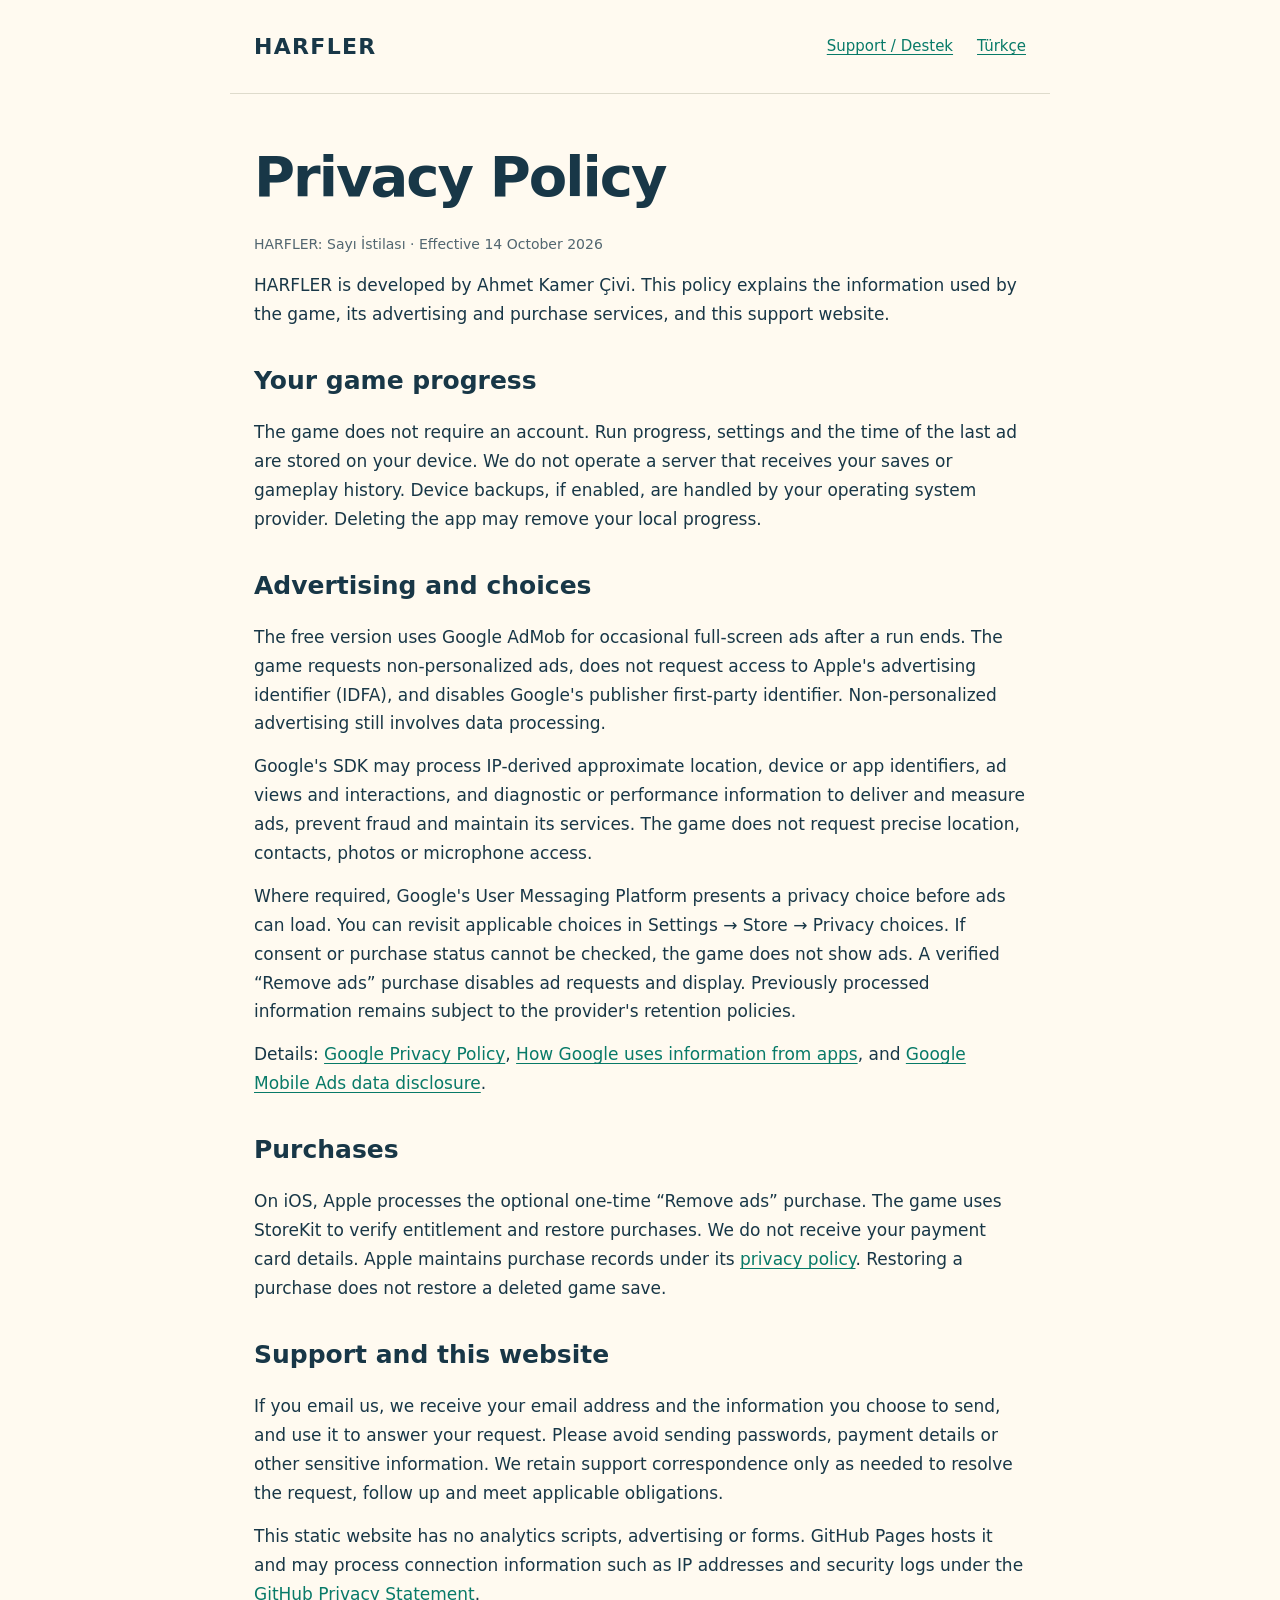
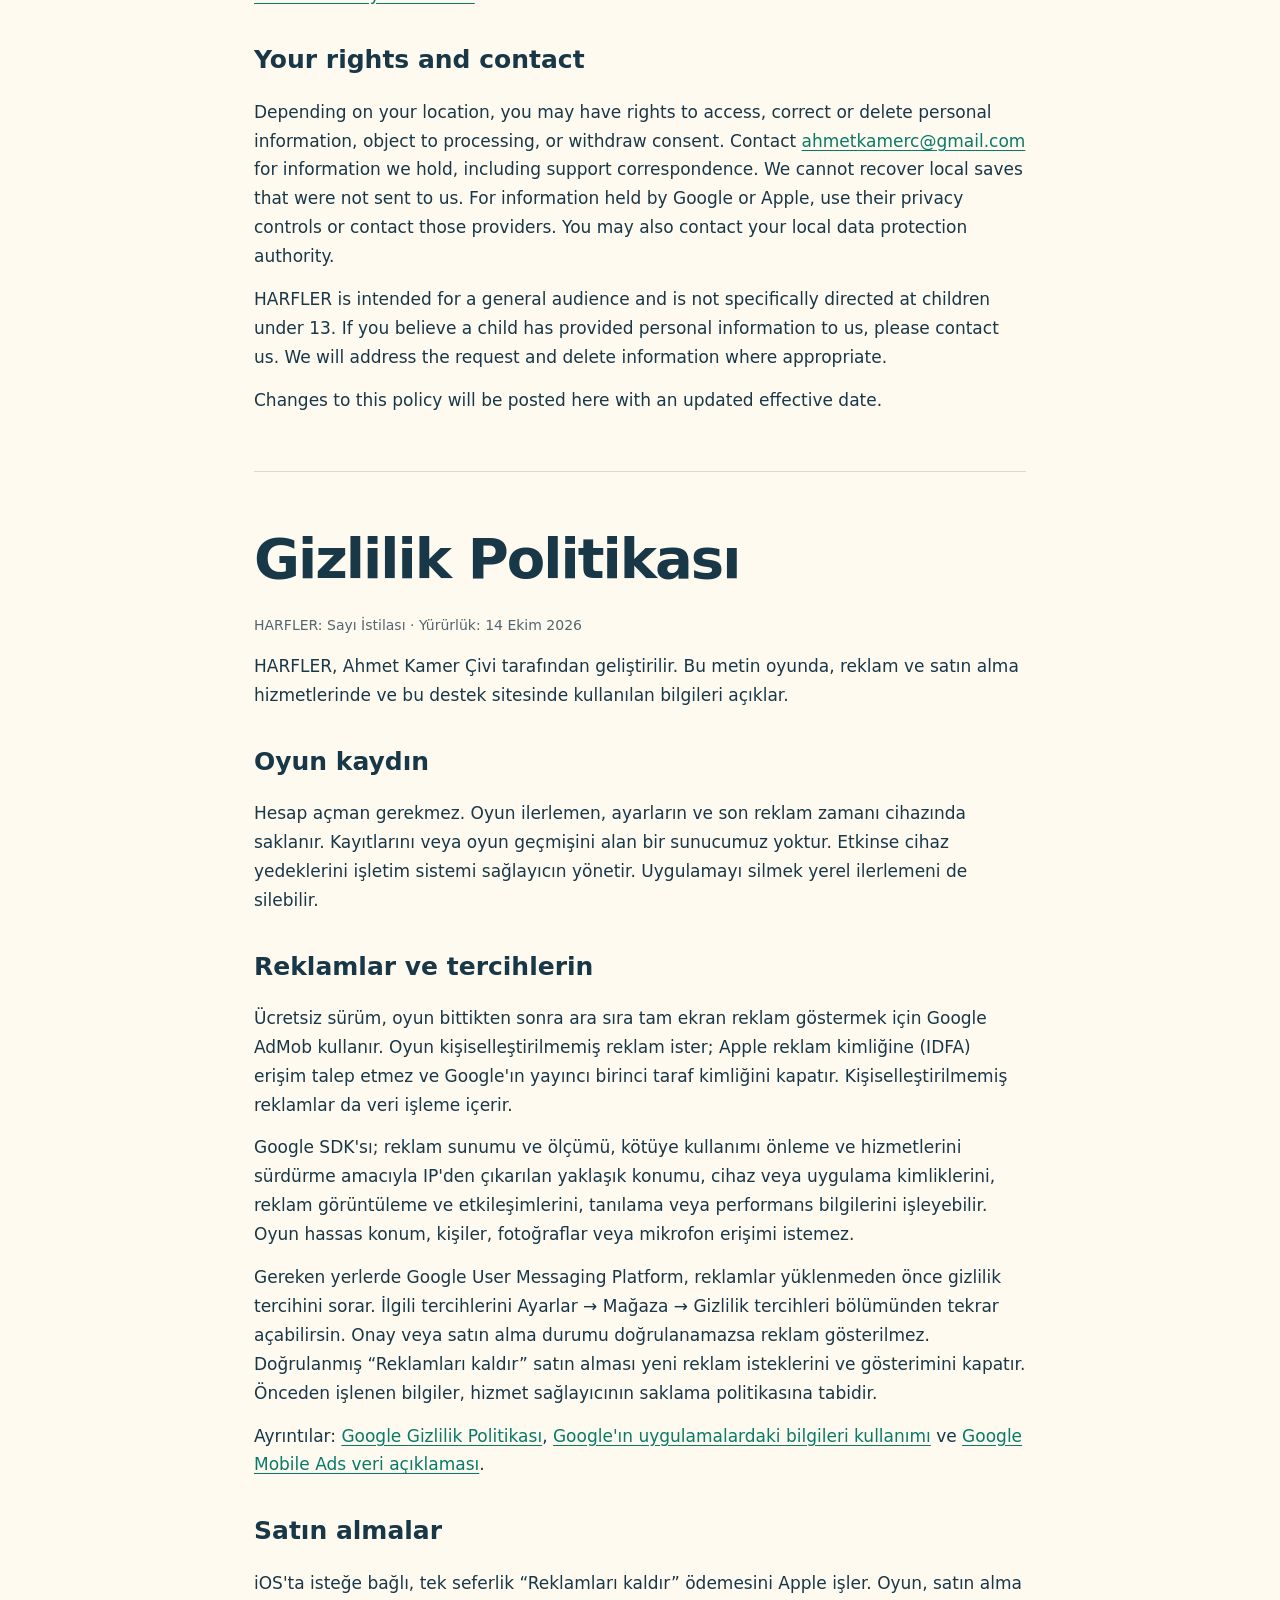
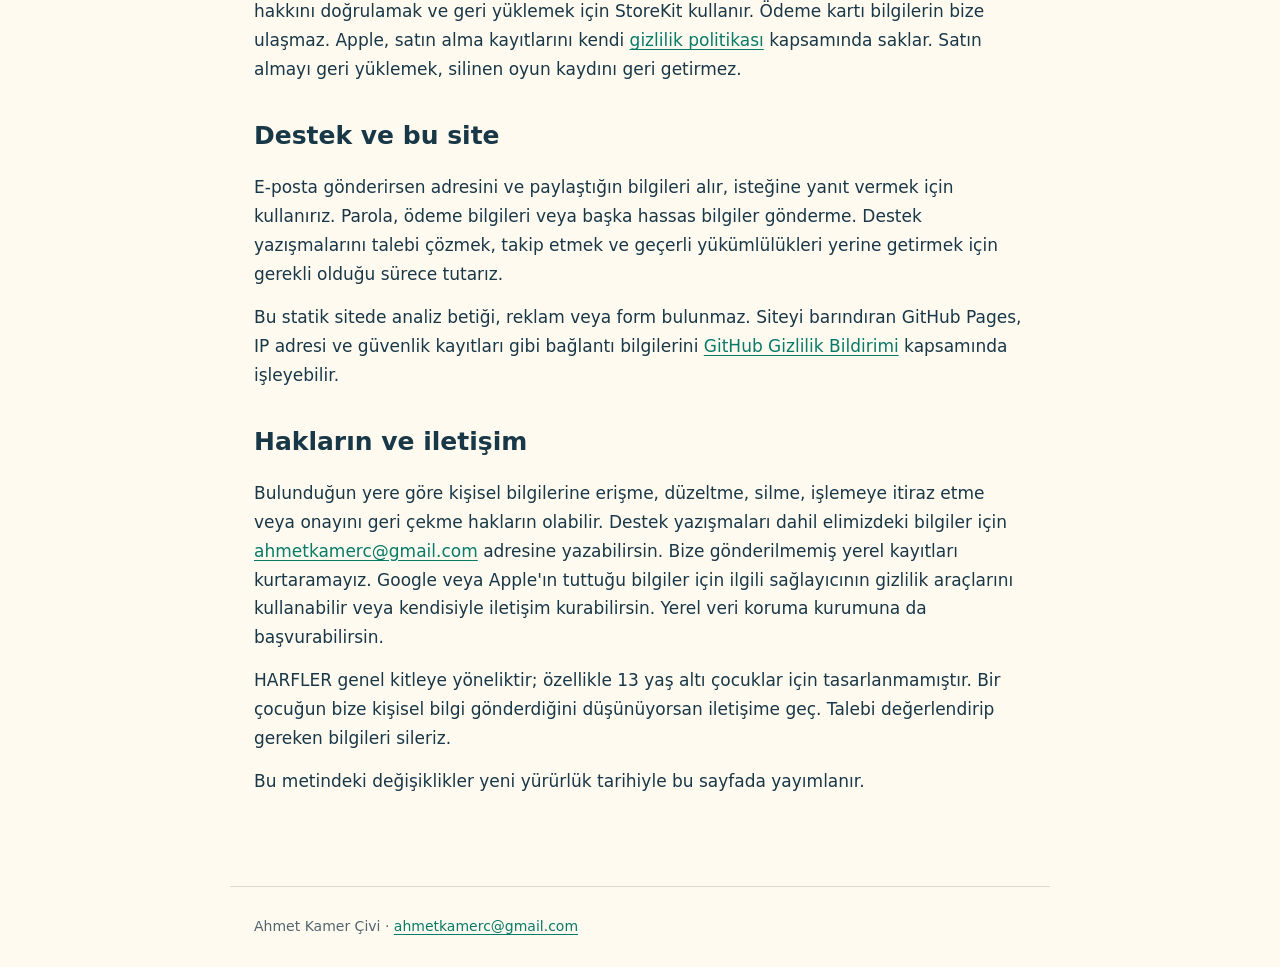
==== privacy/index.html @ 4adb99ee "Publish HARFLER support and privacy pages" ====
<!doctype html>
<html lang="en"><head><meta charset="utf-8"><meta name="viewport" content="width=device-width,initial-scale=1"><meta name="description" content="HARFLER privacy policy, advertising choices and data handling. English and Turkish."><title>Privacy Policy / Gizlilik — HARFLER</title><link rel="stylesheet" href="../style.css"></head>
<body><header><a class="brand" href="../">HARFLER</a><nav aria-label="Navigation"><a href="../support/">Support / Destek</a><a href="#tr">Türkçe</a></nav></header><main>
<article id="en"><h1>Privacy Policy</h1><p class="meta">HARFLER: Sayı İstilası · Effective 14 October 2026</p><p>HARFLER is developed by Ahmet Kamer Çivi. This policy explains the information used by the game, its advertising and purchase services, and this support website.</p>
<h2>Your game progress</h2><p>The game does not require an account. Run progress, settings and the time of the last ad are stored on your device. We do not operate a server that receives your saves or gameplay history. Device backups, if enabled, are handled by your operating system provider. Deleting the app may remove your local progress.</p>
<h2>Advertising and choices</h2><p>The free version uses Google AdMob for occasional full-screen ads after a run ends. The game requests non-personalized ads, does not request access to Apple's advertising identifier (IDFA), and disables Google's publisher first-party identifier. Non-personalized advertising still involves data processing.</p><p>Google's SDK may process IP-derived approximate location, device or app identifiers, ad views and interactions, and diagnostic or performance information to deliver and measure ads, prevent fraud and maintain its services. The game does not request precise location, contacts, photos or microphone access.</p><p>Where required, Google's User Messaging Platform presents a privacy choice before ads can load. You can revisit applicable choices in Settings → Store → Privacy choices. If consent or purchase status cannot be checked, the game does not show ads. A verified “Remove ads” purchase disables ad requests and display. Previously processed information remains subject to the provider's retention policies.</p><p>Details: <a href="https://policies.google.com/privacy">Google Privacy Policy</a>, <a href="https://policies.google.com/technologies/partner-sites">How Google uses information from apps</a>, and <a href="https://developers.google.com/admob/ios/privacy/data-disclosure">Google Mobile Ads data disclosure</a>.</p>
<h2>Purchases</h2><p>On iOS, Apple processes the optional one-time “Remove ads” purchase. The game uses StoreKit to verify entitlement and restore purchases. We do not receive your payment card details. Apple maintains purchase records under its <a href="https://www.apple.com/legal/privacy/">privacy policy</a>. Restoring a purchase does not restore a deleted game save.</p>
<h2>Support and this website</h2><p>If you email us, we receive your email address and the information you choose to send, and use it to answer your request. Please avoid sending passwords, payment details or other sensitive information. We retain support correspondence only as needed to resolve the request, follow up and meet applicable obligations.</p><p>This static website has no analytics scripts, advertising or forms. GitHub Pages hosts it and may process connection information such as IP addresses and security logs under the <a href="https://docs.github.com/en/site-policy/privacy-policies/github-general-privacy-statement">GitHub Privacy Statement</a>.</p>
<h2>Your rights and contact</h2><p>Depending on your location, you may have rights to access, correct or delete personal information, object to processing, or withdraw consent. Contact <a href="mailto:ahmetkamerc@gmail.com">ahmetkamerc@gmail.com</a> for information we hold, including support correspondence. We cannot recover local saves that were not sent to us. For information held by Google or Apple, use their privacy controls or contact those providers. You may also contact your local data protection authority.</p><p>HARFLER is intended for a general audience and is not specifically directed at children under 13. If you believe a child has provided personal information to us, please contact us. We will address the request and delete information where appropriate.</p><p>Changes to this policy will be posted here with an updated effective date.</p></article>
<article id="tr" lang="tr"><h1>Gizlilik Politikası</h1><p class="meta">HARFLER: Sayı İstilası · Yürürlük: 14 Ekim 2026</p><p>HARFLER, Ahmet Kamer Çivi tarafından geliştirilir. Bu metin oyunda, reklam ve satın alma hizmetlerinde ve bu destek sitesinde kullanılan bilgileri açıklar.</p>
<h2>Oyun kaydın</h2><p>Hesap açman gerekmez. Oyun ilerlemen, ayarların ve son reklam zamanı cihazında saklanır. Kayıtlarını veya oyun geçmişini alan bir sunucumuz yoktur. Etkinse cihaz yedeklerini işletim sistemi sağlayıcın yönetir. Uygulamayı silmek yerel ilerlemeni de silebilir.</p>
<h2>Reklamlar ve tercihlerin</h2><p>Ücretsiz sürüm, oyun bittikten sonra ara sıra tam ekran reklam göstermek için Google AdMob kullanır. Oyun kişiselleştirilmemiş reklam ister; Apple reklam kimliğine (IDFA) erişim talep etmez ve Google'ın yayıncı birinci taraf kimliğini kapatır. Kişiselleştirilmemiş reklamlar da veri işleme içerir.</p><p>Google SDK'sı; reklam sunumu ve ölçümü, kötüye kullanımı önleme ve hizmetlerini sürdürme amacıyla IP'den çıkarılan yaklaşık konumu, cihaz veya uygulama kimliklerini, reklam görüntüleme ve etkileşimlerini, tanılama veya performans bilgilerini işleyebilir. Oyun hassas konum, kişiler, fotoğraflar veya mikrofon erişimi istemez.</p><p>Gereken yerlerde Google User Messaging Platform, reklamlar yüklenmeden önce gizlilik tercihini sorar. İlgili tercihlerini Ayarlar → Mağaza → Gizlilik tercihleri bölümünden tekrar açabilirsin. Onay veya satın alma durumu doğrulanamazsa reklam gösterilmez. Doğrulanmış “Reklamları kaldır” satın alması yeni reklam isteklerini ve gösterimini kapatır. Önceden işlenen bilgiler, hizmet sağlayıcının saklama politikasına tabidir.</p><p>Ayrıntılar: <a href="https://policies.google.com/privacy?hl=tr">Google Gizlilik Politikası</a>, <a href="https://policies.google.com/technologies/partner-sites?hl=tr">Google'ın uygulamalardaki bilgileri kullanımı</a> ve <a href="https://developers.google.com/admob/ios/privacy/data-disclosure">Google Mobile Ads veri açıklaması</a>.</p>
<h2>Satın almalar</h2><p>iOS'ta isteğe bağlı, tek seferlik “Reklamları kaldır” ödemesini Apple işler. Oyun, satın alma hakkını doğrulamak ve geri yüklemek için StoreKit kullanır. Ödeme kartı bilgilerin bize ulaşmaz. Apple, satın alma kayıtlarını kendi <a href="https://www.apple.com/legal/privacy/">gizlilik politikası</a> kapsamında saklar. Satın almayı geri yüklemek, silinen oyun kaydını geri getirmez.</p>
<h2>Destek ve bu site</h2><p>E-posta gönderirsen adresini ve paylaştığın bilgileri alır, isteğine yanıt vermek için kullanırız. Parola, ödeme bilgileri veya başka hassas bilgiler gönderme. Destek yazışmalarını talebi çözmek, takip etmek ve geçerli yükümlülükleri yerine getirmek için gerekli olduğu sürece tutarız.</p><p>Bu statik sitede analiz betiği, reklam veya form bulunmaz. Siteyi barındıran GitHub Pages, IP adresi ve güvenlik kayıtları gibi bağlantı bilgilerini <a href="https://docs.github.com/en/site-policy/privacy-policies/github-general-privacy-statement">GitHub Gizlilik Bildirimi</a> kapsamında işleyebilir.</p>
<h2>Hakların ve iletişim</h2><p>Bulunduğun yere göre kişisel bilgilerine erişme, düzeltme, silme, işlemeye itiraz etme veya onayını geri çekme hakların olabilir. Destek yazışmaları dahil elimizdeki bilgiler için <a href="mailto:ahmetkamerc@gmail.com">ahmetkamerc@gmail.com</a> adresine yazabilirsin. Bize gönderilmemiş yerel kayıtları kurtaramayız. Google veya Apple'ın tuttuğu bilgiler için ilgili sağlayıcının gizlilik araçlarını kullanabilir veya kendisiyle iletişim kurabilirsin. Yerel veri koruma kurumuna da başvurabilirsin.</p><p>HARFLER genel kitleye yöneliktir; özellikle 13 yaş altı çocuklar için tasarlanmamıştır. Bir çocuğun bize kişisel bilgi gönderdiğini düşünüyorsan iletişime geç. Talebi değerlendirip gereken bilgileri sileriz.</p><p>Bu metindeki değişiklikler yeni yürürlük tarihiyle bu sayfada yayımlanır.</p></article></main>
<footer>Ahmet Kamer Çivi · <a href="mailto:ahmetkamerc@gmail.com">ahmetkamerc@gmail.com</a></footer></body></html>
---- style.css ----
:root{color-scheme:light;--ink:#183747;--muted:#526670;--paper:#fffaf0;--line:#dedbcc;--accent:#087a68}*{box-sizing:border-box}html{scroll-behavior:smooth}body{margin:0;background:var(--paper);color:var(--ink);font:17px/1.7 system-ui,-apple-system,BlinkMacSystemFont,"Segoe UI",sans-serif}a{color:var(--accent);text-underline-offset:.2em}a:hover{color:var(--ink)}a:focus-visible,summary:focus-visible{outline:3px solid #df8438;outline-offset:5px}header,main,footer{max-width:820px;margin:auto;padding:28px 24px}header{display:flex;align-items:center;justify-content:space-between;gap:20px;border-bottom:1px solid var(--line)}.brand{color:var(--ink);font-weight:850;letter-spacing:.06em;text-decoration:none;font-size:22px}nav{display:flex;flex-wrap:wrap;gap:12px 24px;font-size:15px}h1{font-size:clamp(34px,7vw,56px);line-height:1.12;letter-spacing:-.035em;margin:24px 0}h2{font-size:25px;line-height:1.3;margin-top:36px}h3{font-size:19px;margin-bottom:8px}p,ul{margin:14px 0}.lead{font-size:21px;max-width:620px}.meta{font-size:14px;color:var(--muted)}.cards{display:grid;grid-template-columns:repeat(2,minmax(0,1fr));gap:16px;margin:36px 0}.card{display:block;padding:24px;border:1px solid var(--line);border-radius:18px;text-decoration:none;background:#fff}.card strong{display:block;color:var(--ink);font-size:21px}.card span{display:block;color:var(--muted);font-size:15px;margin-top:6px}.mark{display:grid;place-items:center;width:86px;height:86px;background:#fedc71;border:3px solid var(--ink);border-radius:24px;font-size:53px;font-weight:900;transform:rotate(-6deg);margin:24px 0 34px;box-shadow:4px 5px 0 var(--ink)}.language{display:inline-block;font-size:14px;margin:8px 0 20px}article+article{border-top:1px solid var(--line);margin-top:56px;padding-top:32px}footer{margin-top:48px;border-top:1px solid var(--line);font-size:14px;color:var(--muted)}details{padding:18px 0;border-bottom:1px solid var(--line)}summary{cursor:pointer;font-weight:650}li+li{margin-top:8px}@media(max-width:520px){header{align-items:flex-start;flex-direction:column;gap:10px}.cards{grid-template-columns:1fr}header,main,footer{padding:22px 20px}.lead{font-size:19px}}
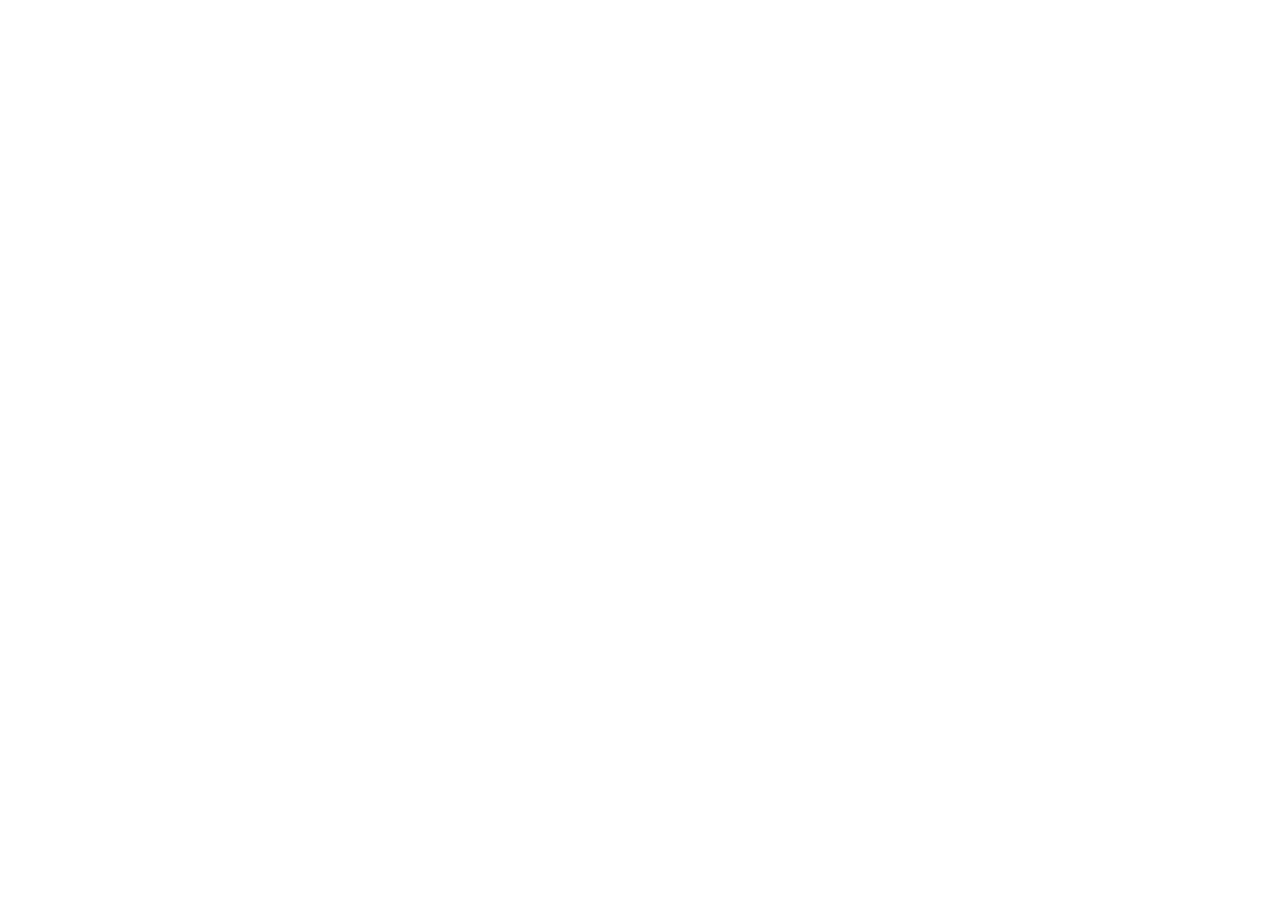
==== commit d8a5ce43: "Move app support and legal pages to ahmetkamer.dev" ====
--- a/privacy/index.html
+++ b/privacy/index.html
@@ -1,16 +1,6 @@
 <!doctype html>
-<html lang="en"><head><meta charset="utf-8"><meta name="viewport" content="width=device-width,initial-scale=1"><meta name="description" content="HARFLER privacy policy, advertising choices and data handling. English and Turkish."><title>Privacy Policy / Gizlilik — HARFLER</title><link rel="stylesheet" href="../style.css"></head>
-<body><header><a class="brand" href="../">HARFLER</a><nav aria-label="Navigation"><a href="../support/">Support / Destek</a><a href="#tr">Türkçe</a></nav></header><main>
-<article id="en"><h1>Privacy Policy</h1><p class="meta">HARFLER: Sayı İstilası · Effective 14 October 2026</p><p>HARFLER is developed by Ahmet Kamer Çivi. This policy explains the information used by the game, its advertising and purchase services, and this support website.</p>
-<h2>Your game progress</h2><p>The game does not require an account. Run progress, settings and the time of the last ad are stored on your device. We do not operate a server that receives your saves or gameplay history. Device backups, if enabled, are handled by your operating system provider. Deleting the app may remove your local progress.</p>
-<h2>Advertising and choices</h2><p>The free version uses Google AdMob for occasional full-screen ads after a run ends. The game requests non-personalized ads, does not request access to Apple's advertising identifier (IDFA), and disables Google's publisher first-party identifier. Non-personalized advertising still involves data processing.</p><p>Google's SDK may process IP-derived approximate location, device or app identifiers, ad views and interactions, and diagnostic or performance information to deliver and measure ads, prevent fraud and maintain its services. The game does not request precise location, contacts, photos or microphone access.</p><p>Where required, Google's User Messaging Platform presents a privacy choice before ads can load. You can revisit applicable choices in Settings → Store → Privacy choices. If consent or purchase status cannot be checked, the game does not show ads. A verified “Remove ads” purchase disables ad requests and display. Previously processed information remains subject to the provider's retention policies.</p><p>Details: <a href="https://policies.google.com/privacy">Google Privacy Policy</a>, <a href="https://policies.google.com/technologies/partner-sites">How Google uses information from apps</a>, and <a href="https://developers.google.com/admob/ios/privacy/data-disclosure">Google Mobile Ads data disclosure</a>.</p>
-<h2>Purchases</h2><p>On iOS, Apple processes the optional one-time “Remove ads” purchase. The game uses StoreKit to verify entitlement and restore purchases. We do not receive your payment card details. Apple maintains purchase records under its <a href="https://www.apple.com/legal/privacy/">privacy policy</a>. Restoring a purchase does not restore a deleted game save.</p>
-<h2>Support and this website</h2><p>If you email us, we receive your email address and the information you choose to send, and use it to answer your request. Please avoid sending passwords, payment details or other sensitive information. We retain support correspondence only as needed to resolve the request, follow up and meet applicable obligations.</p><p>This static website has no analytics scripts, advertising or forms. GitHub Pages hosts it and may process connection information such as IP addresses and security logs under the <a href="https://docs.github.com/en/site-policy/privacy-policies/github-general-privacy-statement">GitHub Privacy Statement</a>.</p>
-<h2>Your rights and contact</h2><p>Depending on your location, you may have rights to access, correct or delete personal information, object to processing, or withdraw consent. Contact <a href="mailto:ahmetkamerc@gmail.com">ahmetkamerc@gmail.com</a> for information we hold, including support correspondence. We cannot recover local saves that were not sent to us. For information held by Google or Apple, use their privacy controls or contact those providers. You may also contact your local data protection authority.</p><p>HARFLER is intended for a general audience and is not specifically directed at children under 13. If you believe a child has provided personal information to us, please contact us. We will address the request and delete information where appropriate.</p><p>Changes to this policy will be posted here with an updated effective date.</p></article>
-<article id="tr" lang="tr"><h1>Gizlilik Politikası</h1><p class="meta">HARFLER: Sayı İstilası · Yürürlük: 14 Ekim 2026</p><p>HARFLER, Ahmet Kamer Çivi tarafından geliştirilir. Bu metin oyunda, reklam ve satın alma hizmetlerinde ve bu destek sitesinde kullanılan bilgileri açıklar.</p>
-<h2>Oyun kaydın</h2><p>Hesap açman gerekmez. Oyun ilerlemen, ayarların ve son reklam zamanı cihazında saklanır. Kayıtlarını veya oyun geçmişini alan bir sunucumuz yoktur. Etkinse cihaz yedeklerini işletim sistemi sağlayıcın yönetir. Uygulamayı silmek yerel ilerlemeni de silebilir.</p>
-<h2>Reklamlar ve tercihlerin</h2><p>Ücretsiz sürüm, oyun bittikten sonra ara sıra tam ekran reklam göstermek için Google AdMob kullanır. Oyun kişiselleştirilmemiş reklam ister; Apple reklam kimliğine (IDFA) erişim talep etmez ve Google'ın yayıncı birinci taraf kimliğini kapatır. Kişiselleştirilmemiş reklamlar da veri işleme içerir.</p><p>Google SDK'sı; reklam sunumu ve ölçümü, kötüye kullanımı önleme ve hizmetlerini sürdürme amacıyla IP'den çıkarılan yaklaşık konumu, cihaz veya uygulama kimliklerini, reklam görüntüleme ve etkileşimlerini, tanılama veya performans bilgilerini işleyebilir. Oyun hassas konum, kişiler, fotoğraflar veya mikrofon erişimi istemez.</p><p>Gereken yerlerde Google User Messaging Platform, reklamlar yüklenmeden önce gizlilik tercihini sorar. İlgili tercihlerini Ayarlar → Mağaza → Gizlilik tercihleri bölümünden tekrar açabilirsin. Onay veya satın alma durumu doğrulanamazsa reklam gösterilmez. Doğrulanmış “Reklamları kaldır” satın alması yeni reklam isteklerini ve gösterimini kapatır. Önceden işlenen bilgiler, hizmet sağlayıcının saklama politikasına tabidir.</p><p>Ayrıntılar: <a href="https://policies.google.com/privacy?hl=tr">Google Gizlilik Politikası</a>, <a href="https://policies.google.com/technologies/partner-sites?hl=tr">Google'ın uygulamalardaki bilgileri kullanımı</a> ve <a href="https://developers.google.com/admob/ios/privacy/data-disclosure">Google Mobile Ads veri açıklaması</a>.</p>
-<h2>Satın almalar</h2><p>iOS'ta isteğe bağlı, tek seferlik “Reklamları kaldır” ödemesini Apple işler. Oyun, satın alma hakkını doğrulamak ve geri yüklemek için StoreKit kullanır. Ödeme kartı bilgilerin bize ulaşmaz. Apple, satın alma kayıtlarını kendi <a href="https://www.apple.com/legal/privacy/">gizlilik politikası</a> kapsamında saklar. Satın almayı geri yüklemek, silinen oyun kaydını geri getirmez.</p>
-<h2>Destek ve bu site</h2><p>E-posta gönderirsen adresini ve paylaştığın bilgileri alır, isteğine yanıt vermek için kullanırız. Parola, ödeme bilgileri veya başka hassas bilgiler gönderme. Destek yazışmalarını talebi çözmek, takip etmek ve geçerli yükümlülükleri yerine getirmek için gerekli olduğu sürece tutarız.</p><p>Bu statik sitede analiz betiği, reklam veya form bulunmaz. Siteyi barındıran GitHub Pages, IP adresi ve güvenlik kayıtları gibi bağlantı bilgilerini <a href="https://docs.github.com/en/site-policy/privacy-policies/github-general-privacy-statement">GitHub Gizlilik Bildirimi</a> kapsamında işleyebilir.</p>
-<h2>Hakların ve iletişim</h2><p>Bulunduğun yere göre kişisel bilgilerine erişme, düzeltme, silme, işlemeye itiraz etme veya onayını geri çekme hakların olabilir. Destek yazışmaları dahil elimizdeki bilgiler için <a href="mailto:ahmetkamerc@gmail.com">ahmetkamerc@gmail.com</a> adresine yazabilirsin. Bize gönderilmemiş yerel kayıtları kurtaramayız. Google veya Apple'ın tuttuğu bilgiler için ilgili sağlayıcının gizlilik araçlarını kullanabilir veya kendisiyle iletişim kurabilirsin. Yerel veri koruma kurumuna da başvurabilirsin.</p><p>HARFLER genel kitleye yöneliktir; özellikle 13 yaş altı çocuklar için tasarlanmamıştır. Bir çocuğun bize kişisel bilgi gönderdiğini düşünüyorsan iletişime geç. Talebi değerlendirip gereken bilgileri sileriz.</p><p>Bu metindeki değişiklikler yeni yürürlük tarihiyle bu sayfada yayımlanır.</p></article></main>
-<footer>Ahmet Kamer Çivi · <a href="mailto:ahmetkamerc@gmail.com">ahmetkamerc@gmail.com</a></footer></body></html>
+<html lang="en"><head><meta charset="utf-8"><meta name="viewport" content="width=device-width, initial-scale=1">
+<title>HARFLER has moved</title><meta name="robots" content="noindex,follow">
+<link rel="canonical" href="https://ahmetkamer.dev/apps/harfler/privacy/"><meta http-equiv="refresh" content="0;url=https://ahmetkamer.dev/apps/harfler/privacy/">
+<script src="./redirect.js" defer></script></head><body><h1>HARFLER has moved</h1>
+<p><a href="https://ahmetkamer.dev/apps/harfler/privacy/">Continue to the official page on ahmetkamer.dev</a>.</p></body></html>
